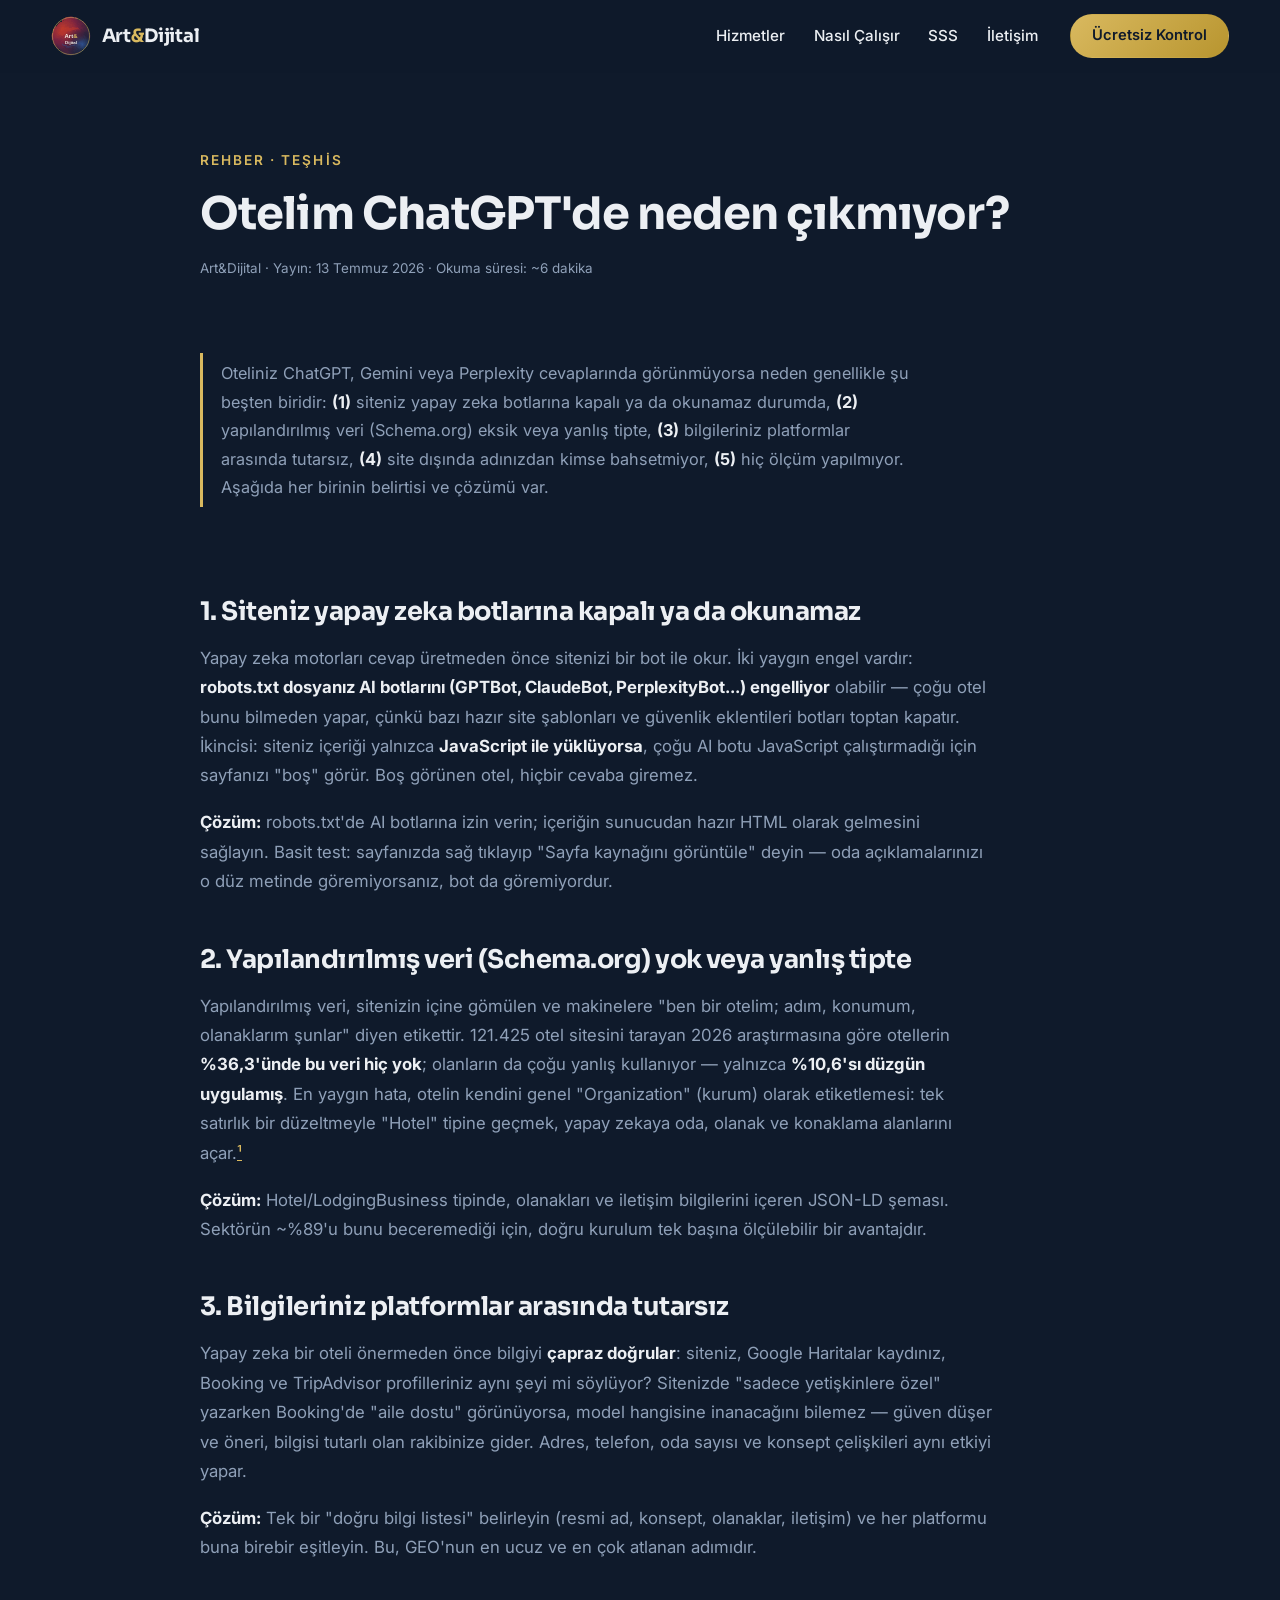
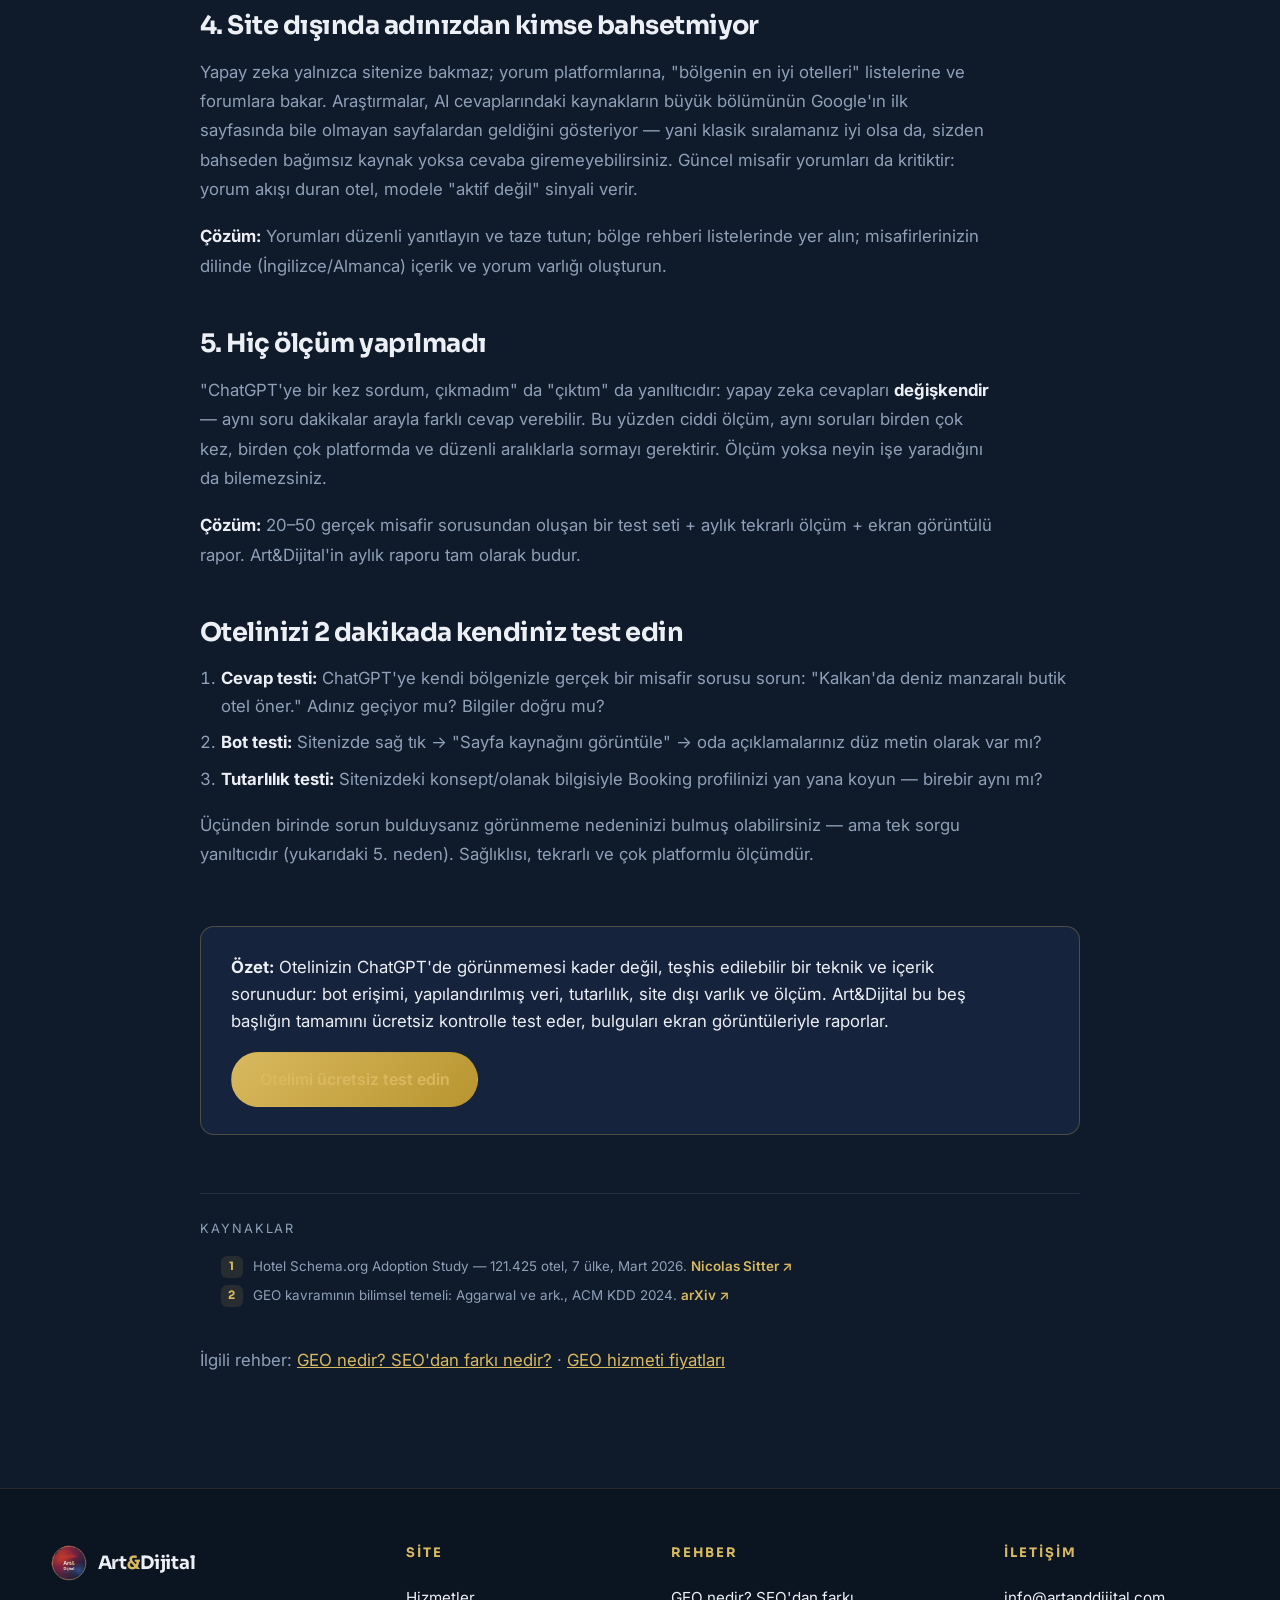
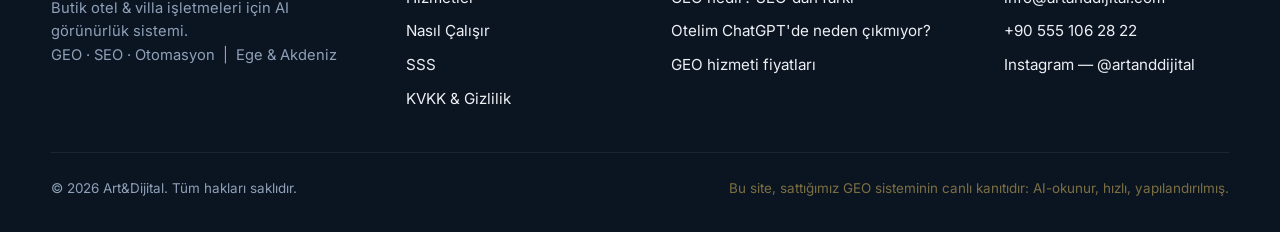
==== chatgpt-otelim-neden-cikmiyor.html @ 38a0b1db "Add files via upload" ====
<!DOCTYPE html>
<html lang="tr">
<head>
  <meta charset="UTF-8">
  <meta name="viewport" content="width=device-width, initial-scale=1.0">
  <title>Otelim ChatGPT'de Neden Çıkmıyor? 5 Neden ve Çözümü</title>
  <meta name="description" content="Oteliniz ChatGPT, Gemini ve Perplexity cevaplarında görünmüyorsa nedeni genellikle şu 5'ten biridir: botlara kapalı site, eksik yapılandırılmış veri, tutarsız bilgi, site dışı sessizlik, ölçümsüzlük. Her birinin çözümüyle.">
  <meta name="robots" content="index, follow, max-snippet:-1">
  <link rel="canonical" href="https://www.artanddijital.com/chatgpt-otelim-neden-cikmiyor.html">
  <meta property="og:type" content="article">
  <meta property="og:site_name" content="Art&Dijital">
  <meta property="og:locale" content="tr_TR">
  <meta property="og:title" content="Otelim ChatGPT'de Neden Çıkmıyor? 5 Neden ve Çözümü">
  <meta property="og:description" content="Otelinizin yapay zeka cevaplarında görünmemesinin 5 yaygın nedeni ve her birinin çözümü — kendi kendinize yapabileceğiniz 2 dakikalık testle.">
  <meta property="og:url" content="https://www.artanddijital.com/chatgpt-otelim-neden-cikmiyor.html">
  <link rel="icon" type="image/svg+xml" href="assets/favicon.svg">
  <link rel="preconnect" href="https://fonts.googleapis.com">
  <link rel="preconnect" href="https://fonts.gstatic.com" crossorigin>
  <link href="https://fonts.googleapis.com/css2?family=Sora:wght@400..800&family=Inter:wght@400..700&display=swap" rel="stylesheet">
  <link rel="stylesheet" href="css/style.css?v=10">

  <script type="application/ld+json">
  {
    "@context": "https://schema.org",
    "@type": "Article",
    "@id": "https://www.artanddijital.com/chatgpt-otelim-neden-cikmiyor.html#article",
    "headline": "Otelim ChatGPT'de Neden Çıkmıyor? 5 Neden ve Çözümü",
    "description": "Otellerin yapay zeka cevaplarında görünmemesinin 5 yaygın nedeni: botlara kapalı/okunamaz site, eksik veya yanlış yapılandırılmış veri, platformlar arası tutarsız bilgi, site dışı kaynaklarda sessizlik ve ölçümsüzlük. Her nedenin pratik çözümü.",
    "inLanguage": "tr",
    "datePublished": "2026-07-13",
    "dateModified": "2026-07-13",
    "author": { "@id": "https://www.artanddijital.com/#organization" },
    "publisher": { "@id": "https://www.artanddijital.com/#organization" },
    "mainEntityOfPage": "https://www.artanddijital.com/chatgpt-otelim-neden-cikmiyor.html"
  }
  </script>
  <script type="application/ld+json">
  {
    "@context": "https://schema.org",
    "@type": "BreadcrumbList",
    "itemListElement": [
      { "@type": "ListItem", "position": 1, "name": "Ana sayfa", "item": "https://www.artanddijital.com/" },
      { "@type": "ListItem", "position": 2, "name": "Otelim ChatGPT'de Neden Çıkmıyor?", "item": "https://www.artanddijital.com/chatgpt-otelim-neden-cikmiyor.html" }
    ]
  }
  </script>
  <script type="application/ld+json">
  {
    "@context": "https://schema.org",
    "@type": "FAQPage",
    "mainEntity": [
      {
        "@type": "Question",
        "name": "Otelim ChatGPT'de neden çıkmıyor?",
        "acceptedAnswer": { "@type": "Answer", "text": "Beş yaygın neden vardır: (1) siteniz yapay zeka botlarına kapalı veya botun okuyamadığı yapıda, (2) yapılandırılmış veri (Schema.org) eksik ya da yanlış tipte, (3) bilgileriniz siteniz, Google ve rezervasyon platformları arasında tutarsız, (4) site dışı kaynaklarda (yorumlar, listeler, forumlar) adınız geçmiyor, (5) hiç ölçüm yapılmadığı için hangi soruda görünüp görünmediğiniz bilinmiyor." }
      },
      {
        "@type": "Question",
        "name": "Otelimin ChatGPT'de görünüp görünmediğini nasıl test ederim?",
        "acceptedAnswer": { "@type": "Answer", "text": "ChatGPT'ye bölgeniz ve konseptinizle gerçek bir misafir sorusu sorun (örn. 'Kaş'ta yetişkinlere özel deniz manzaralı butik otel öner'). Yapay zeka cevapları değişkendir; tek sorgu yanıltabilir — aynı soruyu birkaç kez ve farklı platformlarda sormak gerekir. Art&Dijital bu testi ücretsiz, tekrarlı ve ekran görüntülü raporla yapar." }
      },
      {
        "@type": "Question",
        "name": "Görünmeyen otel ne kadar sürede görünür hale gelir?",
        "acceptedAnswer": { "@type": "Answer", "text": "Engellerin türüne bağlıdır: teknik erişim ve yapılandırılmış veri 2–4 haftada düzelir; yapay zeka platformlarının yeni yapıyı işlemesi genellikle 4–12 hafta sürer. Tam etki tipik olarak 60–90 günde ölçülür hale gelir." }
      }
    ]
  }
  </script>
</head>
<body>
  <header class="nav">
    <div class="container nav-inner">
      <a href="index.html" class="nav-logo" aria-label="Art&Dijital ana sayfa">
        <img src="assets/logo.svg" alt="Art&Dijital logosu" width="40" height="40">
        <span class="nav-wordmark">Art<em>&amp;</em>Dijital</span>
      </a>
      <nav class="nav-links" aria-label="Ana menü">
        <a href="index.html#hizmetler">Hizmetler</a>
        <a href="index.html#nasil-calisir">Nasıl Çalışır</a>
        <a href="index.html#sss">SSS</a>
        <a href="index.html#iletisim">İletişim</a>
      </nav>
      <a href="index.html#iletisim" class="btn btn-gold btn-nav">Ücretsiz Kontrol</a>
    </div>
  </header>

  <main>
    <section class="article-hero">
      <div class="container narrow">
        <p class="eyebrow">Rehber · Teşhis</p>
        <h1>Otelim ChatGPT'de neden çıkmıyor?</h1>
        <p class="article-meta">Art&amp;Dijital · Yayın: 13 Temmuz 2026 · Okuma süresi: ~6 dakika</p>
      </div>
    </section>

    <section class="section" style="padding-top: 1rem;">
      <div class="container narrow article-body">

        <p class="capsule">Oteliniz ChatGPT, Gemini veya Perplexity cevaplarında görünmüyorsa neden genellikle şu beşten
          biridir: <strong>(1)</strong> siteniz yapay zeka botlarına kapalı ya da okunamaz durumda, <strong>(2)</strong>
          yapılandırılmış veri (Schema.org) eksik veya yanlış tipte, <strong>(3)</strong> bilgileriniz platformlar arasında
          tutarsız, <strong>(4)</strong> site dışında adınızdan kimse bahsetmiyor, <strong>(5)</strong> hiç ölçüm yapılmıyor.
          Aşağıda her birinin belirtisi ve çözümü var.</p>

        <h2>1. Siteniz yapay zeka botlarına kapalı ya da okunamaz</h2>
        <p>Yapay zeka motorları cevap üretmeden önce sitenizi bir bot ile okur. İki yaygın engel vardır:
          <strong>robots.txt dosyanız AI botlarını (GPTBot, ClaudeBot, PerplexityBot...) engelliyor</strong> olabilir —
          çoğu otel bunu bilmeden yapar, çünkü bazı hazır site şablonları ve güvenlik eklentileri botları toptan kapatır.
          İkincisi: siteniz içeriği yalnızca <strong>JavaScript ile yüklüyorsa</strong>, çoğu AI botu JavaScript
          çalıştırmadığı için sayfanızı "boş" görür. Boş görünen otel, hiçbir cevaba giremez.</p>
        <p><strong>Çözüm:</strong> robots.txt'de AI botlarına izin verin; içeriğin sunucudan hazır HTML olarak gelmesini
          sağlayın. Basit test: sayfanızda sağ tıklayıp "Sayfa kaynağını görüntüle" deyin — oda açıklamalarınızı o düz
          metinde göremiyorsanız, bot da göremiyordur.</p>

        <h2>2. Yapılandırılmış veri (Schema.org) yok veya yanlış tipte</h2>
        <p>Yapılandırılmış veri, sitenizin içine gömülen ve makinelere "ben bir otelim; adım, konumum, olanaklarım şunlar"
          diyen etikettir. 121.425 otel sitesini tarayan 2026 araştırmasına göre otellerin <strong>%36,3'ünde bu veri hiç
          yok</strong>; olanların da çoğu yanlış kullanıyor — yalnızca <strong>%10,6'sı düzgün uygulamış</strong>.
          En yaygın hata, otelin kendini genel "Organization" (kurum) olarak etiketlemesi: tek satırlık bir düzeltmeyle
          "Hotel" tipine geçmek, yapay zekaya oda, olanak ve konaklama alanlarını açar.<a href="https://www.nicolassitter.com/research/hotel-schema-adoption-study-2026" target="_blank" rel="noopener nofollow">¹</a></p>
        <p><strong>Çözüm:</strong> Hotel/LodgingBusiness tipinde, olanakları ve iletişim bilgilerini içeren JSON-LD şeması.
          Sektörün ~%89'u bunu beceremediği için, doğru kurulum tek başına ölçülebilir bir avantajdır.</p>

        <h2>3. Bilgileriniz platformlar arasında tutarsız</h2>
        <p>Yapay zeka bir oteli önermeden önce bilgiyi <strong>çapraz doğrular</strong>: siteniz, Google Haritalar kaydınız,
          Booking ve TripAdvisor profilleriniz aynı şeyi mi söylüyor? Sitenizde "sadece yetişkinlere özel" yazarken
          Booking'de "aile dostu" görünüyorsa, model hangisine inanacağını bilemez — güven düşer ve öneri, bilgisi
          tutarlı olan rakibinize gider. Adres, telefon, oda sayısı ve konsept çelişkileri aynı etkiyi yapar.</p>
        <p><strong>Çözüm:</strong> Tek bir "doğru bilgi listesi" belirleyin (resmi ad, konsept, olanaklar, iletişim) ve
          her platformu buna birebir eşitleyin. Bu, GEO'nun en ucuz ve en çok atlanan adımıdır.</p>

        <h2>4. Site dışında adınızdan kimse bahsetmiyor</h2>
        <p>Yapay zeka yalnızca sitenize bakmaz; yorum platformlarına, "bölgenin en iyi otelleri" listelerine ve
          forumlara bakar. Araştırmalar, AI cevaplarındaki kaynakların büyük bölümünün Google'ın ilk sayfasında bile
          olmayan sayfalardan geldiğini gösteriyor — yani klasik sıralamanız iyi olsa da, sizden bahseden bağımsız
          kaynak yoksa cevaba giremeyebilirsiniz. Güncel misafir yorumları da kritiktir: yorum akışı duran otel,
          modele "aktif değil" sinyali verir.</p>
        <p><strong>Çözüm:</strong> Yorumları düzenli yanıtlayın ve taze tutun; bölge rehberi listelerinde yer alın;
          misafirlerinizin dilinde (İngilizce/Almanca) içerik ve yorum varlığı oluşturun.</p>

        <h2>5. Hiç ölçüm yapılmadı</h2>
        <p>"ChatGPT'ye bir kez sordum, çıkmadım" da "çıktım" da yanıltıcıdır: yapay zeka cevapları <strong>değişkendir</strong> —
          aynı soru dakikalar arayla farklı cevap verebilir. Bu yüzden ciddi ölçüm, aynı soruları birden çok kez,
          birden çok platformda ve düzenli aralıklarla sormayı gerektirir. Ölçüm yoksa neyin işe yaradığını da
          bilemezsiniz.</p>
        <p><strong>Çözüm:</strong> 20–50 gerçek misafir sorusundan oluşan bir test seti + aylık tekrarlı ölçüm +
          ekran görüntülü rapor. Art&amp;Dijital'in aylık raporu tam olarak budur.</p>

        <h2>Otelinizi 2 dakikada kendiniz test edin</h2>
        <ol>
          <li><strong>Cevap testi:</strong> ChatGPT'ye kendi bölgenizle gerçek bir misafir sorusu sorun: "Kalkan'da deniz manzaralı butik otel öner." Adınız geçiyor mu? Bilgiler doğru mu?</li>
          <li><strong>Bot testi:</strong> Sitenizde sağ tık → "Sayfa kaynağını görüntüle" → oda açıklamalarınız düz metin olarak var mı?</li>
          <li><strong>Tutarlılık testi:</strong> Sitenizdeki konsept/olanak bilgisiyle Booking profilinizi yan yana koyun — birebir aynı mı?</li>
        </ol>
        <p>Üçünden birinde sorun bulduysanız görünmeme nedeninizi bulmuş olabilirsiniz — ama tek sorgu yanıltıcıdır (yukarıdaki 5. neden).
          Sağlıklısı, tekrarlı ve çok platformlu ölçümdür.</p>

        <div class="article-cta">
          <p><strong>Özet:</strong> Otelinizin ChatGPT'de görünmemesi kader değil, teşhis edilebilir bir teknik ve içerik
            sorunudur: bot erişimi, yapılandırılmış veri, tutarlılık, site dışı varlık ve ölçüm. Art&amp;Dijital bu beş
            başlığın tamamını ücretsiz kontrolle test eder, bulguları ekran görüntüleriyle raporlar.</p>
          <a href="index.html#iletisim" class="btn btn-gold">Otelimi ücretsiz test edin</a>
        </div>

        <div class="references" style="margin-top: 2.5rem;">
          <p class="ref-title">Kaynaklar</p>
          <ol class="ref-list">
            <li>Hotel Schema.org Adoption Study — 121.425 otel, 7 ülke, Mart 2026. <a href="https://www.nicolassitter.com/research/hotel-schema-adoption-study-2026" target="_blank" rel="noopener nofollow">Nicolas Sitter ↗</a></li>
            <li>GEO kavramının bilimsel temeli: Aggarwal ve ark., ACM KDD 2024. <a href="https://arxiv.org/abs/2311.09735" target="_blank" rel="noopener nofollow">arXiv ↗</a></li>
          </ol>
        </div>

        <p style="margin-top: 1.5rem;">İlgili rehber: <a href="geo-nedir.html">GEO nedir? SEO'dan farkı nedir?</a> ·
          <a href="geo-fiyat.html">GEO hizmeti fiyatları</a></p>

      </div>
    </section>
  </main>

  <footer class="footer">
    <div class="container footer-grid">
      <div class="footer-brand">
        <a href="index.html" class="nav-logo" aria-label="Art&Dijital ana sayfa">
          <img src="assets/logo.svg" alt="Art&Dijital logosu" width="36" height="36">
          <span class="nav-wordmark">Art<em>&amp;</em>Dijital</span>
        </a>
        <p>Butik otel &amp; villa işletmeleri için AI görünürlük sistemi.<br>GEO · SEO · Otomasyon &nbsp;|&nbsp; Ege &amp; Akdeniz</p>
      </div>
      <nav class="footer-links" aria-label="Alt menü">
        <h3>Site</h3>
        <a href="index.html#hizmetler">Hizmetler</a>
        <a href="index.html#nasil-calisir">Nasıl Çalışır</a>
        <a href="index.html#sss">SSS</a>
        <a href="gizlilik.html">KVKK &amp; Gizlilik</a>
      </nav>
      <nav class="footer-links" aria-label="Rehber">
        <h3>Rehber</h3>
        <a href="geo-nedir.html">GEO nedir? SEO'dan farkı</a>
        <a href="chatgpt-otelim-neden-cikmiyor.html" aria-current="page">Otelim ChatGPT'de neden çıkmıyor?</a>
        <a href="geo-fiyat.html">GEO hizmeti fiyatları</a>
      </nav>
      <div class="footer-contact">
        <h3>İletişim</h3>
        <a href="mailto:info@artanddijital.com">info@artanddijital.com</a>
        <a href="tel:+905551062822">+90 555 106 28 22</a>
        <a href="https://www.instagram.com/artanddijital" rel="noopener" target="_blank">Instagram — @artanddijital</a>
      </div>
    </div>
    <div class="container footer-bottom">
      <p>© 2026 Art&amp;Dijital. Tüm hakları saklıdır.</p>
      <p class="footer-tag">Bu site, sattığımız GEO sisteminin canlı kanıtıdır: AI-okunur, hızlı, yapılandırılmış.</p>
    </div>
  </footer>
</body>
</html>
---- css/style.css ----
/* ═══════════════════════════════════════════════════════════
   Art&Dijital — Tasarım Sistemi
   Rapor: %60 lacivert zemin · %30 kırık beyaz · %10 altın vurgu
   Fontlar: Sora (başlık) + Inter (gövde)
   ═══════════════════════════════════════════════════════════ */

:root {
  /* Renk paleti (rapor Bölüm 2) */
  --navy-deep:   #0F1A2B;  /* ana zemin */
  --navy-layer:  #16233C;  /* kart/bölüm zemini */
  --gold:        #D9B95F;  /* şampanya altın — vurgu, ikon, çizgi */
  --gold-dark:   #B8952F;  /* koyu altın — CTA, hover */
  --cream:       #F6F3EA;  /* kırık beyaz — açık bölüm zemini */
  --gray-blue:   #8FA0B8;  /* ikincil metin */
  --body-text:   #ECEFF3;  /* koyu zeminde gövde metni */
  --ink:         #1C2536;  /* açık zeminde metin */

  /* Tipografi (rapor Bölüm 3) */
  --font-head: "Sora", sans-serif;
  --font-body: "Inter", sans-serif;

  --container: 1180px;
  --radius: 14px;
  --shadow: 0 18px 50px rgba(4, 10, 22, .45);

  /* Hareket eğrileri (Emil Kowalski — güçlü custom easing) */
  --ease-out:    cubic-bezier(0.23, 1, 0.32, 1);      /* giriş/çıkış — anında tepki */
  --ease-in-out: cubic-bezier(0.77, 0, 0.175, 1);     /* ekran içi hareket */
  --ease-spring: cubic-bezier(0.34, 1.56, 0.64, 1);   /* hafif yaylı — butonlar */
}

/* ── Reset & taban ── */
*, *::before, *::after { box-sizing: border-box; margin: 0; padding: 0; }

html { scroll-behavior: smooth; overflow-x: hidden; }

body {
  font-family: var(--font-body);
  font-size: 1.05rem;          /* mobil min 16px üstü */
  line-height: 1.6;
  color: var(--body-text);
  background: var(--navy-deep);
  -webkit-font-smoothing: antialiased;
  overflow-x: hidden;
}

img { max-width: 100%; display: block; }

h1, h2, h3 {
  font-family: var(--font-head);
  letter-spacing: -0.02em;      /* rapor kuralı: başlıkta hafif sıkı */
  line-height: 1.15;
  font-weight: 700;
  text-wrap: balance;
}

/* Sabit nav için kaydırma çapası (bölümler başlığın altına konumlansın) */
section[id], [id] { scroll-margin-top: 90px; }

h1 { font-size: clamp(2.4rem, 6vw, 4.2rem); }
h2 { font-size: clamp(1.7rem, 4vw, 2.2rem); }
h3 { font-size: 1.4rem; }

p { max-width: 68ch; }

a { color: var(--gold); }

::selection { background: var(--gold); color: var(--navy-deep); }

.skip-link {
  position: absolute; left: -9999px; top: 0;
  background: var(--gold); color: var(--navy-deep);
  padding: .6rem 1rem; z-index: 200; border-radius: 0 0 8px 0;
}
.skip-link:focus { left: 0; }

.container { width: min(var(--container), 92vw); margin-inline: auto; }
.container.narrow { width: min(880px, 92vw); }

.section { padding: clamp(4rem, 9vw, 7rem) 0; position: relative; }

/* Açık (kırık beyaz) bölümler — %30 kuralı */
.section.light {
  background: var(--cream);
  color: var(--ink);
}
.section.light h2, .section.light h3 { color: var(--ink); }

/* ── Etiket / eyebrow: BÜYÜK HARF + geniş aralık (rapor kuralı) ── */
.eyebrow {
  font-size: 0.85rem;
  letter-spacing: 0.15em;
  text-transform: uppercase;
  color: var(--gold);
  font-weight: 600;
  margin-bottom: 1rem;
}

/* ── Cevap kapsülü (GEO): 40-60 kelimelik alıntılanabilir özet ── */
.capsule {
  border-left: 3px solid var(--gold);
  padding: .35rem 0 .35rem 1.1rem;
  color: var(--gray-blue);
  margin: 1.4rem 0 2.6rem;
  font-size: 1.02rem;
}
.capsule.on-light { color: #5A6880; }
.capsule.center { margin-inline: auto; text-align: left; }

/* ── Butonlar ── */
.btn {
  position: relative;
  display: inline-flex; align-items: center; justify-content: center;
  font-family: var(--font-body); font-weight: 600;
  padding: .85rem 1.7rem; border-radius: 999px;
  text-decoration: none; border: 1px solid transparent;
  cursor: pointer; font-size: 1rem;
  min-height: 48px;                 /* parmak-dostu (rapor Bölüm 9) */
  transition: transform .22s var(--ease-spring), box-shadow .22s var(--ease-out),
              background .22s var(--ease-out), border-color .22s var(--ease-out), color .22s var(--ease-out);
  overflow: hidden;
  isolation: isolate;
}
.btn-lg { padding: 1rem 2.2rem; font-size: 1.06rem; }
.btn-block { width: 100%; }

/* Press feedback — arayüz kullanıcıyı "duyuyor" (Emil) */
.btn:active { transform: scale(0.97); transition-duration: .12s; }

.btn-gold {
  background: linear-gradient(135deg, var(--gold) 0%, var(--gold-dark) 100%);
  color: var(--navy-deep);
}
/* Altın butonda kayan parıltı — hover'da soldan sağa geçer */
.btn-gold::after {
  content: ""; position: absolute; inset: 0; z-index: -1;
  background: linear-gradient(110deg, transparent 30%, rgba(255,255,255,.45) 50%, transparent 70%);
  transform: translateX(-120%);
  transition: transform .7s var(--ease-out);
}
@media (hover: hover) and (pointer: fine) {
  .btn-gold:hover, .btn-gold:focus-visible {
    transform: translateY(-2px);
    box-shadow: 0 10px 30px rgba(217, 185, 95, .38);
  }
  .btn-gold:hover::after, .btn-gold:focus-visible::after { transform: translateX(120%); }
}

.btn-ghost {
  background: transparent; color: var(--body-text);
  border-color: rgba(217, 185, 95, .45);
}
@media (hover: hover) and (pointer: fine) {
  .btn-ghost:hover, .btn-ghost:focus-visible {
    border-color: var(--gold); color: var(--gold);
    transform: translateY(-2px);
    box-shadow: 0 8px 22px rgba(217, 185, 95, .14);
  }
}
.section.light .btn-ghost { color: var(--ink); }

/* Klavye erişilebilirliği — görünür odak */
a:focus-visible, button:focus-visible, summary:focus-visible,
input:focus-visible, .btn:focus-visible {
  outline: 2px solid var(--gold);
  outline-offset: 3px;
}

/* ═══════════ NAVİGASYON ═══════════ */
.nav {
  position: fixed; inset: 0 0 auto 0; z-index: 100;
  background: rgba(15, 26, 43, .55);
  backdrop-filter: blur(14px);
  -webkit-backdrop-filter: blur(14px);
  border-bottom: 1px solid rgba(217, 185, 95, 0);
  transition: background .35s var(--ease-out), border-color .35s var(--ease-out), box-shadow .35s var(--ease-out);
}
/* Kaydırınca nav koyulaşır ve zeminden ayrışır */
.nav.scrolled {
  background: rgba(13, 22, 37, .88);
  border-bottom-color: rgba(217, 185, 95, .14);
  box-shadow: 0 8px 30px rgba(4, 10, 22, .35);
}
.nav-inner {
  display: flex; align-items: center; gap: 2rem;
  height: 72px;
  transition: height .35s var(--ease-out);
}
.nav.scrolled .nav-inner { height: 62px; }
.nav-logo {
  display: flex; align-items: center; gap: .65rem;
  text-decoration: none; color: var(--body-text);
}
.nav-logo img { border-radius: 50%; }
.nav-wordmark {
  font-family: var(--font-head); font-weight: 700; font-size: 1.15rem;
  letter-spacing: -0.01em;
}
.nav-wordmark em { color: var(--gold); font-style: normal; }

.nav-links { display: flex; gap: 1.8rem; margin-left: auto; }
.nav-links a {
  color: var(--body-text); text-decoration: none; font-size: .95rem; font-weight: 500;
  padding: .4rem 0; position: relative;
}
.nav-links a::after {
  content: ""; position: absolute; left: 0; bottom: 0;
  width: 100%; height: 2px; background: var(--gold);
  transform: scaleX(0); transform-origin: left;
  transition: transform .3s var(--ease-out);
}
@media (hover: hover) and (pointer: fine) {
  .nav-links a:hover { color: var(--gold); }
  .nav-links a:hover::after { transform: scaleX(1); }
}
.nav-links a { transition: color .2s var(--ease-out); }

.btn-nav { padding: .6rem 1.3rem; font-size: .92rem; min-height: 42px; }

.nav-toggle {
  display: none; background: none; border: 0; cursor: pointer;
  flex-direction: column; gap: 5px; padding: 10px;
}
.nav-toggle span {
  display: block; width: 24px; height: 2px;
  background: var(--body-text); transition: transform .2s, opacity .2s;
}
.nav-toggle[aria-expanded="true"] span:nth-child(1) { transform: translateY(7px) rotate(45deg); }
.nav-toggle[aria-expanded="true"] span:nth-child(2) { opacity: 0; }
.nav-toggle[aria-expanded="true"] span:nth-child(3) { transform: translateY(-7px) rotate(-45deg); }

/* ═══════════ 01 · HERO ═══════════ */
.hero {
  min-height: 100svh;
  display: flex; align-items: center;
  position: relative;
  padding: 120px 0 80px;
  background:
    radial-gradient(ellipse 80% 60% at 70% 20%, rgba(22, 35, 60, .9) 0%, transparent 60%),
    radial-gradient(ellipse 60% 50% at 20% 80%, rgba(184, 149, 47, .07) 0%, transparent 60%),
    var(--navy-deep);
}
#particles {
  position: absolute; inset: 0;
  width: 100%; height: 100%;
  pointer-events: none;
}
.hero-inner { position: relative; z-index: 2; }
.hero h1 { max-width: 17ch; margin-bottom: 1.4rem; }

.rotate-wrap {
  display: inline-block; position: relative; color: var(--gold);
  white-space: nowrap;
}
/* Altın alt çizgi — dönen kelimenin altında sabit bir vurgu */
.rotate-wrap::after {
  content: ""; position: absolute; left: 0; right: 0; bottom: -.06em;
  height: 3px; border-radius: 3px;
  background: linear-gradient(90deg, var(--gold), transparent);
  opacity: .5;
}
.rotate-word { display: inline-block; will-change: transform, filter; }
.rotate-word.out {
  opacity: 0; transform: translateY(-.35em); filter: blur(4px);
  transition: opacity .28s var(--ease-out), transform .28s var(--ease-out), filter .28s var(--ease-out);
}
.rotate-word.in { animation: wordIn .42s var(--ease-out); }
@keyframes wordIn {
  0%   { opacity: 0; transform: translateY(.45em); filter: blur(4px); }
  100% { opacity: 1; transform: translateY(0);     filter: blur(0); }
}

.hero-sub {
  font-size: clamp(1.05rem, 2vw, 1.2rem);
  color: var(--gray-blue);
  max-width: 56ch;
  margin-bottom: 2.2rem;
}
.hero-sub strong { color: var(--body-text); }

.hero-cta { display: flex; gap: 1rem; flex-wrap: wrap; margin-bottom: 1.6rem; }

.hero-trust { font-size: .88rem; color: var(--gray-blue); letter-spacing: .02em; }

.hero-fade {
  position: absolute; left: 0; right: 0; bottom: 0; height: 120px;
  background: linear-gradient(to bottom, transparent, var(--navy-deep));
  pointer-events: none;
}

/* ═══════════ 02 · KANIT ŞERİDİ ═══════════ */
.proof {
  padding: 3.5rem 0 4.5rem;
  border-top: 1px solid rgba(217, 185, 95, .12);
  background: var(--navy-deep);
}
.proof-label {
  text-align: center; font-size: .82rem; letter-spacing: .15em;
  text-transform: uppercase; color: var(--gray-blue); margin-bottom: 1.2rem;
}
.proof-strip {
  display: flex; justify-content: center; align-items: center;
  gap: 1.4rem; flex-wrap: wrap; list-style: none;
  font-family: var(--font-head); font-size: clamp(1.05rem, 2.4vw, 1.45rem);
  font-weight: 600; color: var(--body-text);
  margin-bottom: 3rem;
}
.proof-strip li[aria-hidden] { color: var(--gold); font-weight: 400; }

.stats-row {
  display: grid; grid-template-columns: repeat(3, 1fr); gap: 2rem;
  max-width: 900px; margin-inline: auto;
}
.stat { text-align: center; }
.stat-num {
  font-family: var(--font-head); font-weight: 800;
  font-size: clamp(2.2rem, 5vw, 3.2rem);
  color: var(--gold); display: block; line-height: 1.1;
}
.stat-unit { font-size: .5em; font-weight: 600; margin-left: .1em; }
.stat-desc { font-size: .92rem; color: var(--gray-blue); display: block; margin-top: .5rem; max-width: 26ch; margin-inline: auto; }

/* ═══════════ 03 · PROBLEM ═══════════ */
.pain-grid {
  display: grid; grid-template-columns: repeat(3, 1fr); gap: 1.4rem;
}
.pain-card {
  background: var(--navy-layer);
  border: 1px solid rgba(217, 185, 95, .14);
  border-radius: var(--radius);
  padding: 1.8rem 1.6rem;
  transition: transform .35s var(--ease-out), border-color .35s var(--ease-out), box-shadow .35s var(--ease-out);
}
@media (hover: hover) and (pointer: fine) {
  .pain-card:hover {
    transform: translateY(-6px);
    border-color: rgba(217, 185, 95, .4);
    box-shadow: 0 18px 40px rgba(4, 10, 22, .4);
  }
}
.pain-card h3 { font-size: 1.12rem; margin-bottom: .7rem; color: var(--gold); }
.pain-card p { font-size: .96rem; color: var(--gray-blue); }

/* ═══════════ 04 · CANLI DEMO ═══════════ */
.demo { background: linear-gradient(180deg, var(--navy-deep) 0%, var(--navy-layer) 100%); }
.demo-grid {
  display: grid; grid-template-columns: 1.1fr .9fr; gap: 4rem; align-items: center;
}
.demo-points { list-style: none; margin: 0 0 2rem; }
.demo-points li {
  padding-left: 1.6rem; position: relative; margin-bottom: .8rem; color: var(--body-text);
}
.demo-points li::before {
  content: "→"; position: absolute; left: 0; color: var(--gold);
}

/* Telefon mockup */
.phone-wrap { display: flex; flex-direction: column; align-items: center; gap: 1rem; }
.phone {
  width: min(340px, 86vw);
  background: #0B1420;
  border: 1px solid rgba(217, 185, 95, .25);
  border-radius: 38px;
  padding: 14px;
  box-shadow: var(--shadow), 0 0 80px rgba(217, 185, 95, .07);
  position: relative;
  animation: phoneFloat 6s var(--ease-in-out) infinite;
}
@keyframes phoneFloat {
  0%, 100% { transform: translateY(0) rotate(0deg); }
  50%      { transform: translateY(-12px) rotate(-.4deg); }
}
/* Telefonun arkasında yumuşak altın hale */
.phone::before {
  content: ""; position: absolute; inset: -40px; z-index: -1;
  background: radial-gradient(ellipse at center, rgba(217, 185, 95, .12), transparent 70%);
  animation: haloPulse 6s var(--ease-in-out) infinite;
}
@keyframes haloPulse {
  0%, 100% { opacity: .6; }
  50%      { opacity: 1; }
}
.phone-notch {
  width: 110px; height: 22px; background: #0B1420;
  border-radius: 0 0 14px 14px; margin: -14px auto 8px;
  border: 1px solid rgba(217, 185, 95, .15); border-top: 0;
}
.chat {
  background: #101B2C; border-radius: 26px; padding: 1rem;
  display: flex; flex-direction: column; gap: .8rem;
  min-height: 420px;
}
.chat-header {
  font-size: .8rem; color: var(--gray-blue); display: flex; align-items: center; gap: .45rem;
  padding-bottom: .6rem; border-bottom: 1px solid rgba(143, 160, 184, .15);
}
.chat-dot {
  width: 8px; height: 8px; border-radius: 50%; background: #4ADE80; display: inline-block;
  box-shadow: 0 0 0 0 rgba(74, 222, 128, .5);
  animation: chatPulse 2.4s var(--ease-out) infinite;
}
@keyframes chatPulse {
  0%   { box-shadow: 0 0 0 0 rgba(74, 222, 128, .5); }
  70%  { box-shadow: 0 0 0 7px rgba(74, 222, 128, 0); }
  100% { box-shadow: 0 0 0 0 rgba(74, 222, 128, 0); }
}
/* Balonlar telefon görününce sırayla belirir (JS .play ekler) */
.chat.play .chat-msg { animation: msgIn .55s var(--ease-out) both; }
.chat.play .chat-msg.user { animation-delay: .1s; }
.chat.play .chat-msg.ai   { animation-delay: .55s; }
@keyframes msgIn {
  from { opacity: 0; transform: translateY(12px) scale(.97); filter: blur(3px); }
  to   { opacity: 1; transform: translateY(0) scale(1);      filter: blur(0); }
}
.chat-msg { border-radius: 14px; padding: .8rem 1rem; font-size: .86rem; line-height: 1.5; }
.chat-msg p { margin-bottom: .5rem; }
.chat-msg p:last-child { margin-bottom: 0; }
.chat-msg.user {
  background: var(--navy-layer); color: var(--body-text);
  align-self: flex-end; max-width: 85%;
  border: 1px solid rgba(143, 160, 184, .2);
}
.chat-msg.ai {
  background: rgba(217, 185, 95, .06); color: var(--body-text);
  border: 1px solid rgba(217, 185, 95, .18);
  max-width: 95%;
}
.chat-msg .gold { color: var(--gold); }
.chat-msg .dim { color: var(--gray-blue); font-size: .8rem; }
.phone-caption { font-size: .82rem; color: var(--gray-blue); text-align: center; max-width: 34ch; }
.phone-caption strong { color: var(--gold); }

/* ═══════════ 05 · SİSTEM — MİSAFİR YOLCULUĞU ═══════════ */
.card-icon {
  width: 54px; height: 54px; color: var(--gold-dark);
  margin-bottom: 1.2rem;
  transition: transform .4s var(--ease-spring), color .3s var(--ease-out);
}
.card-icon svg { width: 100%; height: 100%; }

/* 3 aşamalı boru hattı: Görünürlük → Güven → Satış */
.pipeline {
  display: grid;
  grid-template-columns: 1fr auto 1fr auto 1fr;
  align-items: stretch; gap: .4rem;
  margin-bottom: 2.4rem;
}
.stage {
  background: #FFFFFF;
  border: 1px solid rgba(28, 37, 54, .08);
  border-radius: var(--radius);
  padding: 2rem 1.7rem;
  position: relative; overflow: hidden;
  display: flex; flex-direction: column;
  transition: transform .4s var(--ease-out), box-shadow .4s var(--ease-out), border-color .4s var(--ease-out);
}
.stage::before {
  content: ""; position: absolute; top: 0; left: 0; right: 0; height: 3px;
  background: linear-gradient(90deg, var(--gold), var(--gold-dark));
  transform: scaleX(0); transform-origin: left;
  transition: transform .45s var(--ease-out);
}
@media (hover: hover) and (pointer: fine) {
  .stage:hover { transform: translateY(-6px); box-shadow: 0 22px 50px rgba(28, 37, 54, .15); }
  .stage:hover::before { transform: scaleX(1); }
  .stage:hover .card-icon { transform: scale(1.08) rotate(-4deg); color: var(--gold); }
}
.stage-hot {
  background: linear-gradient(180deg, #FFFFFF 0%, #FBF6EA 100%);
  border-color: rgba(184, 149, 47, .35);
}
.stage-hot::before { transform: scaleX(1); }

.stage-tag {
  display: inline-block;
  font-size: .74rem; font-weight: 700; letter-spacing: .1em; text-transform: uppercase;
  color: var(--gold-dark); background: rgba(217, 185, 95, .14);
  padding: .3rem .7rem; border-radius: 999px; margin-bottom: 1.2rem;
  align-self: flex-start;
}
.stage h3 { font-size: 1.22rem; margin-bottom: .35rem; color: var(--ink); }
.stage-lead {
  font-family: var(--font-head); font-weight: 600; font-size: .82rem;
  letter-spacing: .04em; color: var(--gold-dark); margin-bottom: .9rem;
  text-transform: uppercase;
}
.stage > p { font-size: .95rem; color: #5A6880; margin-bottom: 1.1rem; }
.stage-list { list-style: none; margin-top: auto; display: grid; gap: .5rem; }
.stage-list li {
  position: relative; padding-left: 1.5rem; font-size: .88rem; color: var(--ink);
}
.stage-list li::before {
  content: ""; position: absolute; left: 0; top: .45em;
  width: 8px; height: 8px; border-radius: 50%;
  background: var(--gold); box-shadow: 0 0 0 3px rgba(217, 185, 95, .2);
}
.pipe-arrow {
  display: flex; align-items: center; justify-content: center;
  color: var(--gold-dark); width: 30px;
}
.pipe-arrow svg { width: 24px; height: 24px; }

/* Otonom asistan spotlight — en kritik katman (koyu, kontrast) */
.agent-spotlight {
  display: grid; grid-template-columns: 1.25fr 1fr; gap: 0;
  border-radius: var(--radius); overflow: hidden;
  box-shadow: var(--shadow);
}
.agent-copy {
  background:
    radial-gradient(ellipse 70% 90% at 0% 0%, rgba(217, 185, 95, .12), transparent 60%),
    var(--navy-deep);
  color: var(--body-text);
  padding: 2.6rem 2.4rem;
}
.agent-eyebrow {
  font-size: .78rem; letter-spacing: .14em; text-transform: uppercase;
  color: var(--gold); font-weight: 600; margin-bottom: 1rem;
}
.agent-copy h3 { font-size: clamp(1.5rem, 3vw, 2rem); color: var(--cream); margin-bottom: 1rem; }
.agent-copy > p { font-size: 1rem; color: var(--gray-blue); margin-bottom: 1.6rem; }
.agent-copy strong { color: var(--gold); }
.agent-stats {
  display: grid; grid-template-columns: repeat(3, 1fr); gap: 1rem;
  padding: 1.4rem 0; margin-bottom: 1.4rem;
  border-top: 1px solid rgba(217, 185, 95, .18);
  border-bottom: 1px solid rgba(217, 185, 95, .18);
}
.agent-num {
  display: block; font-family: var(--font-head); font-weight: 800;
  font-size: clamp(1.8rem, 4vw, 2.4rem); color: var(--gold); line-height: 1;
  font-variant-numeric: tabular-nums;
}
.agent-lbl { display: block; font-size: .76rem; color: var(--gray-blue); margin-top: .4rem; }
.agent-punch {
  font-family: var(--font-head); font-weight: 600; font-size: 1.05rem;
  color: var(--body-text); margin-bottom: 0;
}

/* Asistanın gün-boyu akış timeline'ı */
.agent-timeline {
  background: var(--navy-layer);
  padding: 2.4rem 2rem;
  display: flex; flex-direction: column;
}
.timeline-title {
  font-size: .8rem; letter-spacing: .14em; text-transform: uppercase;
  color: var(--gold); font-weight: 600; margin-bottom: 1.4rem;
}
.agent-timeline ul { list-style: none; display: grid; gap: 1.1rem; margin-bottom: 1.6rem; position: relative; }
.agent-timeline ul::before {
  content: ""; position: absolute; left: 6px; top: .4rem; bottom: .4rem; width: 2px;
  background: linear-gradient(180deg, var(--gold), rgba(217,185,95,.1));
}
.agent-timeline li { position: relative; padding-left: 1.9rem; }
.agent-timeline li::before {
  content: ""; position: absolute; left: 0; top: .3rem;
  width: 14px; height: 14px; border-radius: 50%;
  background: var(--navy-layer); border: 2px solid var(--gold);
}
.tl-time {
  display: block; font-family: var(--font-head); font-weight: 700;
  font-size: .82rem; color: var(--gold); letter-spacing: .03em; margin-bottom: .2rem;
  font-variant-numeric: tabular-nums;
}
.tl-text { font-size: .9rem; color: var(--gray-blue); }
.tl-text strong { color: var(--body-text); }
.agent-timeline .btn { margin-top: auto; }

/* ═══════════ 06 · NASIL ÇALIŞIR ═══════════ */
.steps {
  display: grid; grid-template-columns: repeat(4, 1fr); gap: 1.4rem;
  list-style: none; counter-reset: step;
}
.step {
  background: var(--navy-layer);
  border: 1px solid rgba(217, 185, 95, .14);
  border-radius: var(--radius);
  padding: 1.8rem 1.5rem;
  position: relative;
  transition: transform .35s var(--ease-out), border-color .35s var(--ease-out);
}
/* Adımları birbirine bağlayan altın çizgi (masaüstü) */
.step:not(:last-child)::after {
  content: ""; position: absolute; top: 2.6rem; right: -.85rem; width: 1.7rem; height: 2px;
  background: linear-gradient(90deg, rgba(217,185,95,.5), rgba(217,185,95,.1));
  z-index: 1;
}
@media (hover: hover) and (pointer: fine) {
  .step:hover { transform: translateY(-5px); border-color: rgba(217, 185, 95, .4); }
  .step:hover .step-num { -webkit-text-stroke-color: var(--gold); color: rgba(217,185,95,.12); }
}
.step-num {
  font-family: var(--font-head); font-weight: 800; font-size: 2rem;
  color: transparent;
  -webkit-text-stroke: 1.5px var(--gold);
  display: block; margin-bottom: .9rem;
  transition: color .35s var(--ease-out);
}
.step h3 { font-size: 1.1rem; margin-bottom: .6rem; color: var(--gold); }
.step p { font-size: .93rem; color: var(--gray-blue); }

/* ═══════════ 07 · NEDEN BİZ ═══════════ */
.why h2 { margin-bottom: .5rem; }
.why-grid { display: grid; grid-template-columns: 1fr 1fr; gap: 1.6rem; }
.why-col {
  border-radius: var(--radius); padding: 2rem 1.8rem;
  border: 1px solid rgba(217, 185, 95, .14);
  background: var(--navy-layer);
}
.why-col h3 { font-size: 1.1rem; margin-bottom: 1.1rem; display: flex; align-items: center; gap: .6rem; }
.why-col .mark {
  width: 28px; height: 28px; border-radius: 50%;
  display: inline-flex; align-items: center; justify-content: center;
  font-size: .85rem; flex-shrink: 0;
}
.why-col.do .mark { background: rgba(217, 185, 95, .15); color: var(--gold); }
.why-col.dont .mark { background: rgba(143, 160, 184, .15); color: var(--gray-blue); }
.why-col ul { list-style: none; }
.why-col li {
  padding: .55rem 0 .55rem 1.2rem; position: relative;
  font-size: .96rem; color: var(--body-text);
  border-bottom: 1px solid rgba(143, 160, 184, .1);
}
.why-col li:last-child { border-bottom: 0; }
.why-col li::before { content: "—"; position: absolute; left: 0; color: var(--gold); }
.why-col.dont li { color: var(--gray-blue); }
.why-col.dont li::before { color: var(--gray-blue); }

/* ═══════════ 08 · KOMİSYON MATEMATİĞİ ═══════════ */
.roi-grid { display: grid; grid-template-columns: 1fr 1fr; gap: 2.5rem; align-items: stretch; }

.roi-compare {
  display: grid; grid-template-columns: 1fr auto 1fr; gap: 1.2rem; align-items: center;
  background: #FFFFFF; border-radius: var(--radius); padding: 2.2rem 1.8rem;
  box-shadow: 0 8px 30px rgba(28, 37, 54, .06);
}
.roi-side h3 { font-size: 1rem; margin-bottom: 1rem; text-align: center; }
.roi-vs {
  font-family: var(--font-head); font-weight: 800; color: var(--gold-dark);
  font-size: 1.1rem;
}
.roi-bar-wrap { height: 180px; display: flex; align-items: flex-end; justify-content: center; }
.roi-bar {
  width: 84px; border-radius: 10px 10px 4px 4px;
  display: flex; align-items: flex-start; justify-content: center;
  padding-top: .7rem; font-size: .78rem; font-weight: 600;
  transition: height 1s cubic-bezier(.2,.7,.3,1);
}
.roi-bar span { writing-mode: initial; }
.ota-bar { height: 82%; background: linear-gradient(180deg, #8C2F39 0%, #5E1F27 100%); color: #F6D8DC; }
.direct-bar { height: 100%; background: linear-gradient(180deg, var(--gold) 0%, var(--gold-dark) 100%); color: var(--navy-deep); }
.roi-loss { text-align: center; font-size: .85rem; color: #8C2F39; margin-top: .8rem; font-weight: 600; }
.roi-gain { text-align: center; font-size: .85rem; color: var(--gold-dark); margin-top: .8rem; font-weight: 600; }

/* Mini hesaplayıcı */
.calc {
  background: var(--navy-deep); color: var(--body-text);
  border-radius: var(--radius); padding: 2.2rem 2rem;
  display: flex; flex-direction: column; gap: 1.3rem;
}
.calc h3 { color: var(--cream); font-size: 1.2rem; }
.calc label {
  display: flex; flex-direction: column; gap: .5rem;
  font-size: .9rem; color: var(--gray-blue);
}
.calc output { color: var(--gold); font-weight: 700; font-family: var(--font-head); }
.calc input[type="range"] {
  width: 100%; accent-color: var(--gold); height: 32px; cursor: pointer;
}
.calc-result {
  border-top: 1px solid rgba(217, 185, 95, .2);
  padding-top: 1.2rem;
  display: flex; flex-direction: column; gap: .3rem;
}
.calc-label { font-size: .85rem; color: var(--gray-blue); }
.calc-num {
  font-family: var(--font-head); font-weight: 800;
  font-size: 2.4rem; color: var(--gold); line-height: 1.1;
}
.calc-note { font-size: .85rem; color: var(--gray-blue); }

/* ═══════════ 08 · NEDEN ŞİMDİ (KANIT + ACİLİYET) ═══════════ */
.why-now {
  position: relative; overflow: hidden;
  background: linear-gradient(180deg, var(--navy-deep) 0%, #0C1524 100%);
}
/* İnce ızgara zemin — "veri / gösterge paneli" hissi */
.wn-grid-bg {
  position: absolute; inset: 0; pointer-events: none;
  background-image:
    linear-gradient(rgba(217, 185, 95, .05) 1px, transparent 1px),
    linear-gradient(90deg, rgba(217, 185, 95, .05) 1px, transparent 1px);
  background-size: 46px 46px;
  mask-image: radial-gradient(ellipse 80% 70% at 50% 30%, #000 0%, transparent 75%);
  -webkit-mask-image: radial-gradient(ellipse 80% 70% at 50% 30%, #000 0%, transparent 75%);
}
.why-now .container { position: relative; z-index: 1; }

.wn-stats {
  display: grid; grid-template-columns: repeat(3, 1fr); gap: 1.2rem;
  margin-bottom: 2.6rem;
}
.wn-card {
  background: rgba(22, 35, 60, .55);
  border: 1px solid rgba(217, 185, 95, .16);
  border-radius: var(--radius);
  padding: 1.7rem 1.6rem;
  position: relative; overflow: hidden;
  transition: transform .35s var(--ease-out), border-color .35s var(--ease-out), box-shadow .35s var(--ease-out);
}
.wn-card::before {
  content: ""; position: absolute; top: 0; left: 0; right: 0; height: 3px;
  background: linear-gradient(90deg, var(--gold), transparent);
  transform: scaleX(0); transform-origin: left;
  transition: transform .5s var(--ease-out);
}
@media (hover: hover) and (pointer: fine) {
  .wn-card:hover { transform: translateY(-5px); border-color: rgba(217, 185, 95, .4); box-shadow: 0 18px 40px rgba(4, 10, 22, .45); }
  .wn-card:hover::before { transform: scaleX(1); }
}
/* En çarpıcı kart (3 kat büyüme) — vurgulanır */
.wn-hot { border-color: rgba(217, 185, 95, .4); background: rgba(217, 185, 95, .06); }
.wn-hot::before { transform: scaleX(1); }

.wn-num {
  display: flex; align-items: baseline; gap: .1em;
  font-family: var(--font-head); font-weight: 800;
  font-size: clamp(2.6rem, 6vw, 3.6rem);
  color: var(--gold); line-height: 1; margin-bottom: .8rem;
  font-variant-numeric: tabular-nums;
}
.wn-unit { font-size: .34em; font-weight: 700; color: var(--gold); letter-spacing: .02em; }
.wn-desc { font-size: .95rem; color: var(--gray-blue); max-width: 32ch; }

/* Referans üst-simgesi */
.ref {
  display: inline-flex; align-items: center; justify-content: center;
  min-width: 16px; height: 16px; padding: 0 4px; margin-left: 4px;
  font-size: .62rem; font-weight: 700; line-height: 1;
  color: var(--gold); background: rgba(217, 185, 95, .14);
  border-radius: 5px; text-decoration: none; vertical-align: super;
  transition: background .2s var(--ease-out), color .2s var(--ease-out);
}
.ref:hover, .ref:focus-visible { background: var(--gold); color: var(--navy-deep); }

/* Aciliyet bandı — erken hareket avantajı */
.urgency {
  display: flex; gap: 1.4rem; align-items: flex-start;
  background:
    radial-gradient(ellipse 60% 100% at 0% 0%, rgba(217, 185, 95, .1), transparent 70%),
    rgba(22, 35, 60, .7);
  border: 1px solid rgba(217, 185, 95, .28);
  border-left: 3px solid var(--gold);
  border-radius: var(--radius);
  padding: 2rem 2rem;
  margin-bottom: 2.4rem;
}
.urgency-mark {
  flex-shrink: 0; width: 42px; height: 42px; color: var(--gold);
}
.urgency-mark svg { width: 100%; height: 100%; }
.urgency-body h3 { font-size: 1.24rem; margin-bottom: .8rem; color: var(--cream); }
.urgency-body p { font-size: .98rem; color: var(--gray-blue); margin-bottom: .9rem; }
.urgency-body strong { color: var(--body-text); }
.urgency-punch {
  font-family: var(--font-head); font-weight: 600; font-size: 1.05rem !important;
  color: var(--gold) !important; margin-bottom: 1.4rem !important;
}

/* Kaynaklar listesi */
.references {
  border-top: 1px solid rgba(143, 160, 184, .16);
  padding-top: 1.6rem;
}
.ref-title {
  font-size: .8rem; letter-spacing: .15em; text-transform: uppercase;
  color: var(--gray-blue); margin-bottom: 1rem;
}
.ref-list {
  list-style: none; counter-reset: ref;
  display: grid; gap: .7rem;
}
.ref-list li {
  counter-increment: ref;
  position: relative; padding-left: 2rem;
  font-size: .84rem; color: var(--gray-blue); line-height: 1.5;
  scroll-margin-top: 100px;
}
.ref-list li::before {
  content: counter(ref); position: absolute; left: 0; top: 0;
  width: 1.4rem; height: 1.4rem; display: flex; align-items: center; justify-content: center;
  font-family: var(--font-head); font-size: .72rem; font-weight: 700;
  color: var(--gold); background: rgba(217, 185, 95, .12); border-radius: 6px;
}
.ref-list li:target::before { background: var(--gold); color: var(--navy-deep); }
.ref-list a { color: var(--gold); text-decoration: none; white-space: nowrap; font-weight: 600; }
.ref-list a:hover { text-decoration: underline; }

/* ═══════════ 09 · SSS ═══════════ */
.faq-list { display: flex; flex-direction: column; gap: .9rem; margin-top: 2.4rem; }
.faq-item {
  background: var(--navy-layer);
  border: 1px solid rgba(217, 185, 95, .14);
  border-radius: var(--radius);
  overflow: hidden;
  transition: border-color .3s var(--ease-out), background .3s var(--ease-out);
}
.faq-item[open] { border-color: rgba(217, 185, 95, .45); }
@media (hover: hover) and (pointer: fine) {
  .faq-item:hover { border-color: rgba(217, 185, 95, .3); background: #182742; }
}
.faq-item summary {
  cursor: pointer; list-style: none;
  padding: 1.15rem 3.2rem 1.15rem 1.4rem;
  font-family: var(--font-head); font-weight: 600; font-size: 1.02rem;
  position: relative; user-select: none;
  transition: color .2s var(--ease-out);
}
.faq-item[open] summary { color: var(--gold); }
.faq-item summary::-webkit-details-marker { display: none; }
.faq-item summary::after {
  content: "+"; position: absolute; right: 1.3rem; top: 50%;
  transform: translateY(-50%);
  color: var(--gold); font-size: 1.5rem; font-weight: 400; line-height: 1;
  transition: transform .3s var(--ease-spring);
}
.faq-item[open] summary::after { transform: translateY(-50%) rotate(135deg); }
.faq-item p {
  padding: 0 1.4rem 1.3rem; color: var(--gray-blue); font-size: .97rem;
}
/* Açılışta içerik yumuşakça belirir */
.faq-item[open] p { animation: faqReveal .4s var(--ease-out) both; }
@keyframes faqReveal {
  from { opacity: 0; transform: translateY(-6px); }
  to   { opacity: 1; transform: translateY(0); }
}

/* ═══════════ 10 · SON CTA ═══════════ */
.final-cta {
  background:
    radial-gradient(ellipse 70% 60% at 50% 0%, rgba(217, 185, 95, .08) 0%, transparent 60%),
    var(--navy-deep);
  text-align: center;
  border-top: 1px solid rgba(217, 185, 95, .12);
}
.final-cta h2 { margin-inline: auto; margin-bottom: 1rem; }
.final-cta .gold { color: var(--gold); }
.final-cta .capsule { border-left: 0; border-top: 3px solid var(--gold); padding: 1rem 0 0; max-width: 60ch; }

.cta-form {
  max-width: 560px; margin-inline: auto; text-align: left;
  display: flex; flex-direction: column; gap: 1.1rem;
  background: var(--navy-layer);
  border: 1px solid rgba(217, 185, 95, .18);
  border-radius: var(--radius);
  padding: 2rem 1.8rem;
}
.form-row { display: grid; grid-template-columns: 1fr 1fr; gap: 1.1rem; }
.cta-form label {
  display: flex; flex-direction: column; gap: .45rem;
  font-size: .88rem; color: var(--gray-blue); font-weight: 500;
}
.cta-form input {
  background: var(--navy-deep);
  border: 1px solid rgba(143, 160, 184, .25);
  border-radius: 10px;
  padding: .85rem 1rem;
  color: var(--body-text);
  font-size: 1rem; font-family: var(--font-body);
  min-height: 48px;
  transition: border-color .25s var(--ease-out), box-shadow .25s var(--ease-out), background .25s var(--ease-out);
}
.cta-form input::placeholder { color: rgba(143, 160, 184, .6); }
.cta-form input:hover { border-color: rgba(217, 185, 95, .35); }
.cta-form input:focus {
  outline: none; border-color: var(--gold);
  box-shadow: 0 0 0 3px rgba(217, 185, 95, .15);
  background: #0C1626;
}
.cta-buttons { display: flex; gap: 1rem; flex-wrap: wrap; margin-top: .4rem; }
.cta-buttons .btn { flex: 1; min-width: 200px; }
.form-note { font-size: .8rem; color: var(--gray-blue); text-align: center; }

/* ═══════════ 11 · FOOTER ═══════════ */
.footer {
  background: #0B1421;
  border-top: 1px solid rgba(217, 185, 95, .12);
  padding: 3.5rem 0 2rem;
}
.footer-grid {
  display: grid; grid-template-columns: 1.4fr 1fr 1.3fr 1fr; gap: 2.5rem;
  padding-bottom: 2.5rem;
}
.footer-brand p { font-size: .92rem; color: var(--gray-blue); margin-top: 1rem; }
.footer h3 {
  font-size: .82rem; letter-spacing: .15em; text-transform: uppercase;
  color: var(--gold); margin-bottom: 1rem;
}
.footer-links, .footer-contact { display: flex; flex-direction: column; gap: .6rem; }
.footer-links a, .footer-contact a {
  color: var(--body-text); text-decoration: none; font-size: .95rem;
  transition: color .2s var(--ease-out), transform .2s var(--ease-out);
  width: fit-content;
}
@media (hover: hover) and (pointer: fine) {
  .footer-links a:hover, .footer-contact a:hover { color: var(--gold); transform: translateX(3px); }
}
.footer-bottom {
  border-top: 1px solid rgba(143, 160, 184, .12);
  padding-top: 1.6rem;
  display: flex; justify-content: space-between; gap: 1rem; flex-wrap: wrap;
  font-size: .84rem; color: var(--gray-blue);
}
.footer-tag { color: rgba(217, 185, 95, .55); }

/* ═══════════ Mobil sabit CTA (rapor Bölüm 9) ═══════════ */
.mobile-cta {
  display: none;
  position: fixed; left: 0; right: 0; bottom: 0; z-index: 90;
  padding: .7rem .9rem calc(.7rem + env(safe-area-inset-bottom));
  background: rgba(15, 26, 43, .92);
  backdrop-filter: blur(12px);
  border-top: 1px solid rgba(217, 185, 95, .2);
}

/* ═══════════ Scroll-reveal (rapor Bölüm 8) ═══════════ */
.reveal {
  opacity: 0;
  transform: translateY(28px);
  filter: blur(6px);
  transition: opacity .8s var(--ease-out), transform .8s var(--ease-out), filter .8s var(--ease-out);
  transition-delay: var(--reveal-delay, 0ms);   /* JS sıralı gecikme atar */
  will-change: opacity, transform;
}
.reveal.visible { opacity: 1; transform: translateY(0); filter: blur(0); }

/* ── Başlık girişi: kelime kelime (JS böler) ── */
.words-split { text-wrap: initial; }          /* inline-block kelimelerle balance çakışmasın */
.words-split .word {
  display: inline-block;
  opacity: 0;
  transform: translateY(0.5em);
  filter: blur(6px);
  will-change: transform, filter, opacity;
}
.words-split.play .word {
  animation: wordUp .6s var(--ease-out) both;
  animation-delay: var(--wd, 0ms);
}
@keyframes wordUp {
  from { opacity: 0; transform: translateY(0.5em); filter: blur(6px); }
  to   { opacity: 1; transform: translateY(0);     filter: blur(0); }
}

/* ── Rakam girişi: sayaçla eşzamanlı pop ── */
.stat-num.pop { animation: numPop .65s var(--ease-out) both; }
@keyframes numPop {
  0%   { opacity: 0; transform: scale(0.78); filter: blur(5px); }
  55%  { opacity: 1; }
  100% { opacity: 1; transform: scale(1);    filter: blur(0); }
}
/* Sayarken altın rakam hafifçe parlar */
.counter { transition: text-shadow .3s var(--ease-out); }
.stat-num.counting .counter { text-shadow: 0 0 22px rgba(217, 185, 95, .45); }

@media (prefers-reduced-motion: reduce) {
  .words-split .word { opacity: 1; transform: none; filter: none; animation: none; }
  .stat-num.pop, .stat-num.counting .counter { animation: none; text-shadow: none; }
}

@media (prefers-reduced-motion: reduce) {
  html { scroll-behavior: auto; }
  /* Hareket kaldırılır ama yumuşak bir opaklık belirişi korunur (Emil: opaklık geçişi sakıncasız) */
  .reveal { transform: none; filter: none; transition: opacity .6s ease; transition-delay: 0ms !important; }
  .reveal.visible { transform: none; filter: none; }
  .rotate-word.in, .rotate-word.out { animation: none; transition: none; filter: none; }
  .phone, .phone::before, .chat-dot { animation: none; }
  .chat.play .chat-msg { animation: none; }
  .btn, .card, .pain-card, .step, .card-icon { transition: none; }
  #particles { display: none; }
}

/* ═══════════ Duyarlı tasarım ═══════════ */
@media (max-width: 980px) {
  .demo-grid { grid-template-columns: 1fr; gap: 3rem; }
  .pain-grid { grid-template-columns: 1fr 1fr; }
  .wn-stats { grid-template-columns: 1fr 1fr; }
  /* Boru hattı dikey akışa geçer, oklar aşağı döner */
  .pipeline { grid-template-columns: 1fr; gap: .6rem; }
  .pipe-arrow { transform: rotate(90deg); margin: .1rem auto; }
  .agent-spotlight { grid-template-columns: 1fr; }
  .steps { grid-template-columns: 1fr 1fr; }
  .step:not(:last-child)::after { display: none; }   /* bağlayıcı çizgiler yalnızca 4'lü sırada */
  .roi-grid { grid-template-columns: 1fr; }
  .footer-grid { grid-template-columns: 1fr 1fr; }
}

@media (max-width: 720px) {
  .nav-links {
    display: flex;
    position: absolute; top: 72px; left: 0; right: 0;
    background: rgba(13, 22, 37, .98);
    backdrop-filter: blur(14px);
    flex-direction: column; gap: 0;
    padding: .5rem 4vw 1.2rem;
    border-bottom: 1px solid rgba(217, 185, 95, .15);
    /* Yumuşak açılış: gizliyken yukarı kayık ve şeffaf */
    opacity: 0; visibility: hidden;
    transform: translateY(-12px);
    transition: opacity .3s var(--ease-out), transform .3s var(--ease-out), visibility .3s;
  }
  .nav-links.open { opacity: 1; visibility: visible; transform: translateY(0); }
  .nav-links a {
    padding: .9rem 0; font-size: 1.05rem; border-bottom: 1px solid rgba(143,160,184,.08);
    opacity: 0; transform: translateX(-10px);
    transition: opacity .3s var(--ease-out), transform .3s var(--ease-out), color .2s var(--ease-out);
  }
  .nav-links.open a { opacity: 1; transform: translateX(0); }
  .nav-links.open a:nth-child(1) { transition-delay: .05s; }
  .nav-links.open a:nth-child(2) { transition-delay: .1s; }
  .nav-links.open a:nth-child(3) { transition-delay: .15s; }
  .nav-links.open a:nth-child(4) { transition-delay: .2s; }
  .btn-nav { display: none; }
  .nav-toggle { display: flex; margin-left: auto; }

  .hero { padding-top: 100px; min-height: auto; }
  .hero h1 { font-size: clamp(2rem, 8.5vw, 2.6rem); }
  .hero-cta .btn { width: 100%; }

  .stats-row { grid-template-columns: 1fr; gap: 1.8rem; }
  .pain-grid, .steps, .why-grid, .form-row { grid-template-columns: 1fr; }
  .wn-stats { grid-template-columns: 1fr 1fr; gap: .8rem; }
  .wn-card { padding: 1.3rem 1.2rem; }
  .urgency { flex-direction: column; gap: 1rem; padding: 1.6rem 1.4rem; }
  .agent-copy, .agent-timeline { padding: 1.8rem 1.4rem; }
  .agent-stats { gap: .6rem; }
  .agent-lbl { font-size: .68rem; }
  .roi-compare { grid-template-columns: 1fr; }
  .roi-vs { text-align: center; }
  .roi-bar-wrap { height: 120px; }
  .footer-grid { grid-template-columns: 1fr; gap: 2rem; }
  .footer-bottom { flex-direction: column; text-align: center; }

  .mobile-cta { display: block; animation: ctaSlideUp .5s var(--ease-out) both; }
  @keyframes ctaSlideUp {
    from { transform: translateY(100%); }
    to   { transform: translateY(0); }
  }
  body { padding-bottom: 76px; }   /* sabit CTA çubuğu için nefes payı */
  .section { padding: 3.5rem 0; }

  /* Mobilde ağır hover animasyonları yerine sade dokunuş */
  .phone { animation-duration: 8s; }
}

/* ═══════════════════════════════════════════════════════════
   GEO GÜNCELLEMESİ (13 Tem 2026) — alıntı kartı + rehber sayfaları
   Rapor dayanağı: D1 (quotation en güçlü yöntem), EK-6 (fan-out sayfaları)
   ═══════════════════════════════════════════════════════════ */

/* ── Alıntı kartı (uzman alıntısı — Princeton üçlüsünün 3. ayağı) ── */
.quote-card {
  margin: 2.8rem auto 0; max-width: 800px;
  padding: 1.8rem 2rem;
  border-left: 3px solid var(--gold);
  background: var(--navy-layer);
  border-radius: 0 var(--radius) var(--radius) 0;
}
.quote-card blockquote p {
  font-family: var(--font-head); font-weight: 600;
  font-size: clamp(1.05rem, 2.2vw, 1.3rem); line-height: 1.5;
  color: var(--body-text);
}
.quote-card figcaption { margin-top: .9rem; font-size: .84rem; color: var(--gray-blue); }

/* ── Rehber / makale sayfaları (fan-out mini sayfalar) ── */
.article-hero { padding: 150px 0 36px; }
.article-hero h1 {
  font-size: clamp(1.9rem, 4.5vw, 2.8rem); line-height: 1.2; margin-top: .6rem;
}
.article-meta { margin-top: 1rem; font-size: .84rem; color: var(--gray-blue); }
.article-body { display: flex; flex-direction: column; gap: 1.1rem; color: var(--gray-blue); }
.article-body > p { line-height: 1.75; max-width: 72ch; }
.article-body h2 {
  color: var(--body-text); font-size: clamp(1.25rem, 2.6vw, 1.6rem);
  margin-top: 1.9rem; scroll-margin-top: 100px;
}
.article-body p strong, .article-body li strong { color: var(--body-text); }
.article-body ul, .article-body ol { padding-left: 1.3rem; display: flex; flex-direction: column; gap: .55rem; line-height: 1.65; }
.article-body a { color: var(--gold); }
.cmp-table { width: 100%; border-collapse: collapse; font-size: .92rem; margin: .6rem 0; }
.cmp-table th, .cmp-table td {
  padding: .7rem .9rem; text-align: left; vertical-align: top;
  border: 1px solid rgba(143, 160, 184, .18);
}
.cmp-table th {
  color: var(--gold); font-family: var(--font-head);
  font-size: .78rem; letter-spacing: .06em; text-transform: uppercase;
  background: var(--navy-layer);
}
.cmp-table td { color: var(--gray-blue); line-height: 1.55; }
.cmp-table td strong { color: var(--body-text); }
.article-cta {
  margin-top: 2.4rem; padding: 1.7rem 1.9rem;
  background: var(--navy-layer);
  border: 1px solid rgba(217, 185, 95, .28); border-radius: var(--radius);
}
.article-cta p { color: var(--body-text); margin-bottom: 1.1rem; line-height: 1.6; }
@media (max-width: 720px) {
  .cmp-table { display: block; overflow-x: auto; }
  .quote-card { padding: 1.4rem 1.3rem; }
}
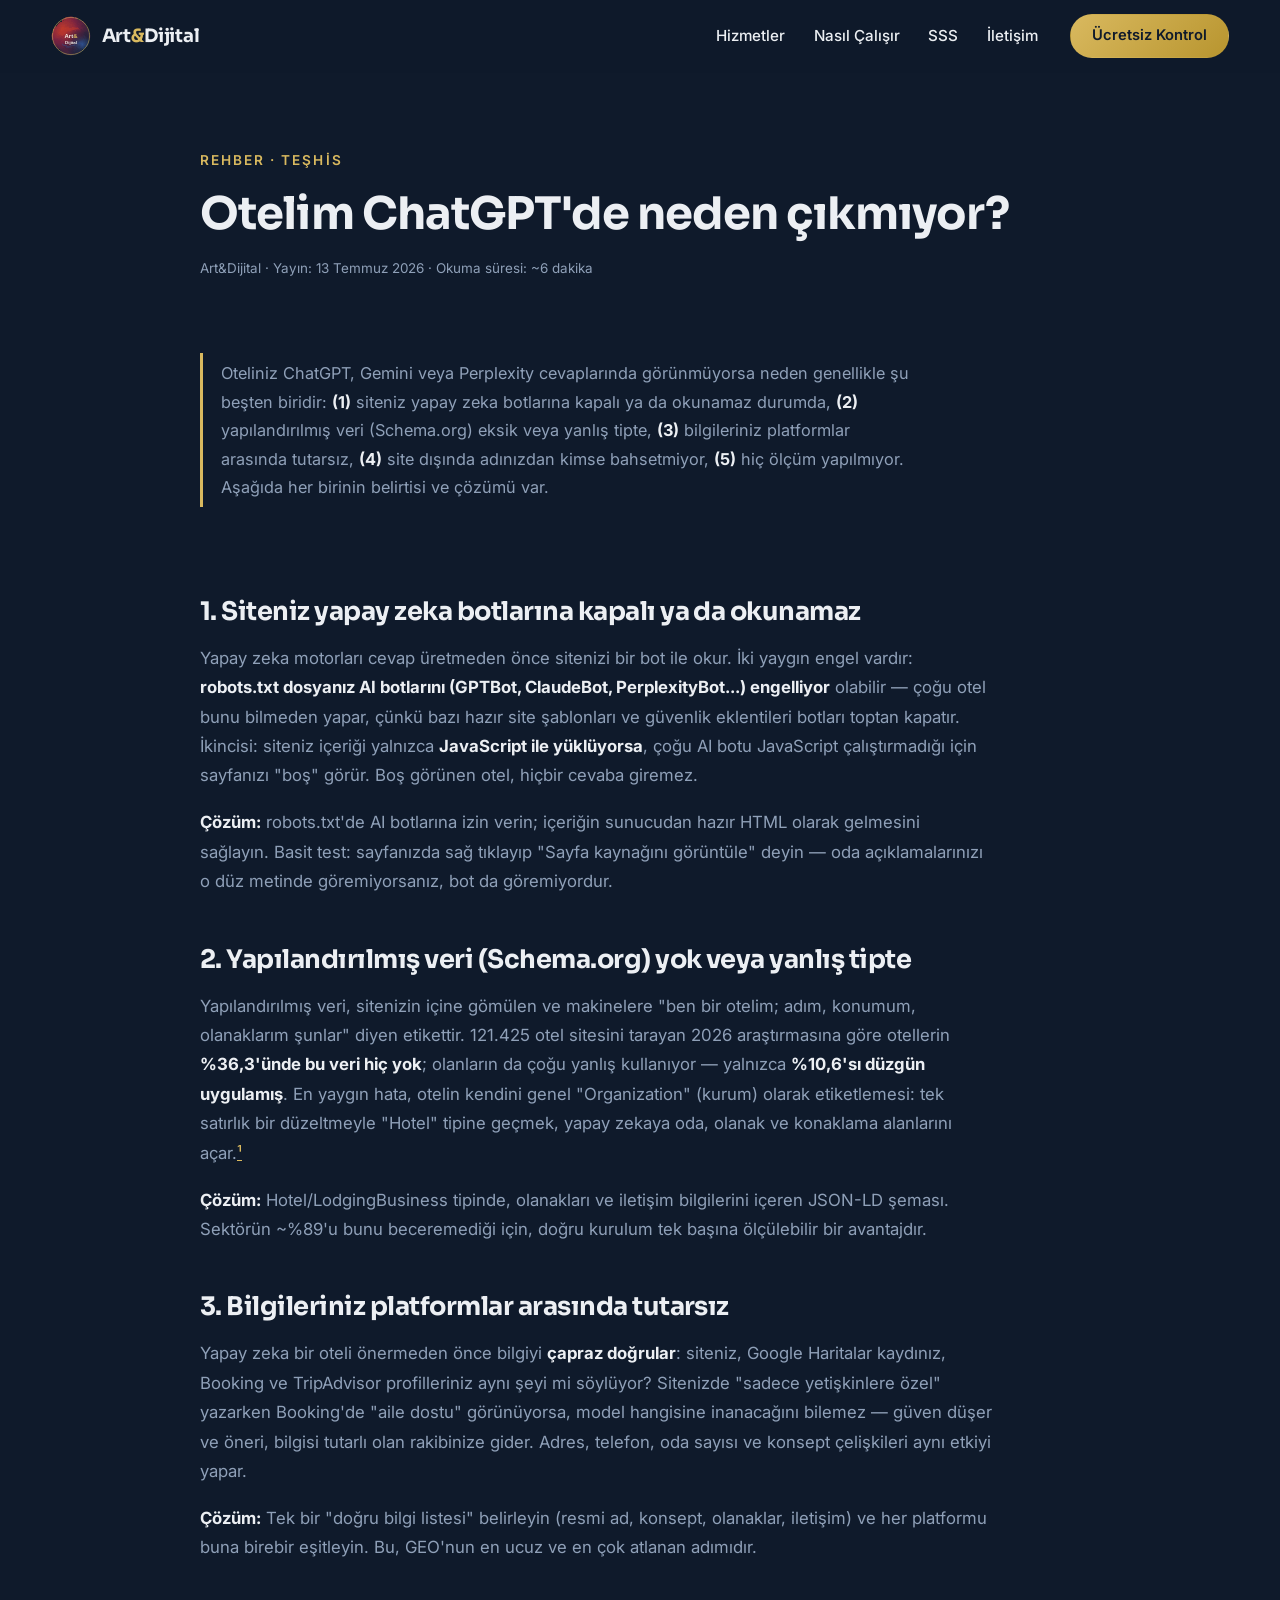
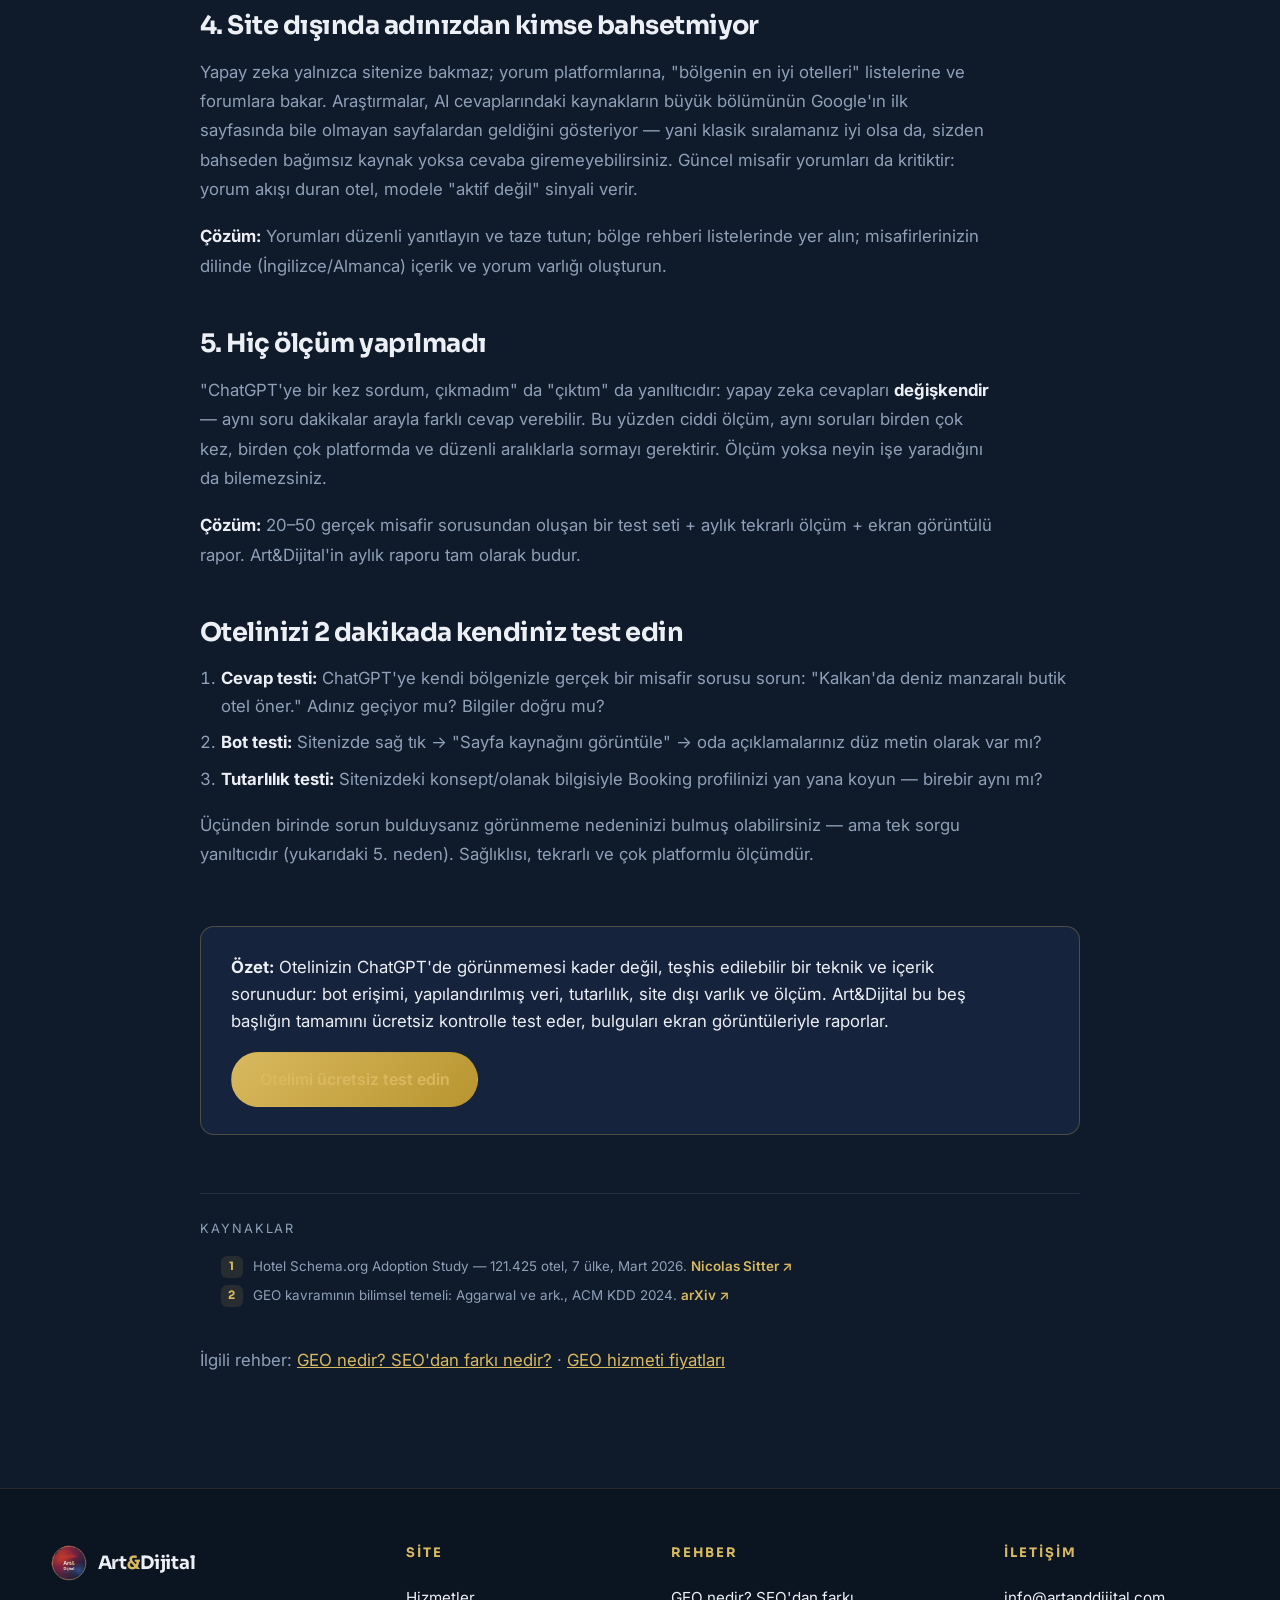
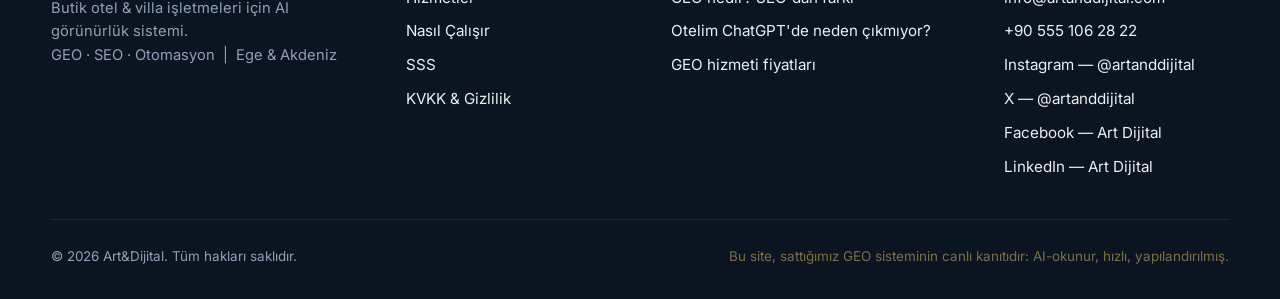
==== commit 516f20ad: "Add files via upload" ====
--- a/chatgpt-otelim-neden-cikmiyor.html
+++ b/chatgpt-otelim-neden-cikmiyor.html
@@ -1,18 +1,26 @@
 <!DOCTYPE html>
 <html lang="tr">
 <head>
+  <!-- Google tag (gtag.js) -->
+  <script async src="https://www.googletagmanager.com/gtag/js?id=G-L729SKS7PR"></script>
+  <script>
+    window.dataLayer = window.dataLayer || [];
+    function gtag(){dataLayer.push(arguments);}
+    gtag('js', new Date());
+    gtag('config', 'G-L729SKS7PR');
+  </script>
   <meta charset="UTF-8">
   <meta name="viewport" content="width=device-width, initial-scale=1.0">
   <title>Otelim ChatGPT'de Neden Çıkmıyor? 5 Neden ve Çözümü</title>
   <meta name="description" content="Oteliniz ChatGPT, Gemini ve Perplexity cevaplarında görünmüyorsa nedeni genellikle şu 5'ten biridir: botlara kapalı site, eksik yapılandırılmış veri, tutarsız bilgi, site dışı sessizlik, ölçümsüzlük. Her birinin çözümüyle.">
   <meta name="robots" content="index, follow, max-snippet:-1">
-  <link rel="canonical" href="https://www.artanddijital.com/chatgpt-otelim-neden-cikmiyor.html">
+  <link rel="canonical" href="https://artanddijital.com/chatgpt-otelim-neden-cikmiyor.html">
   <meta property="og:type" content="article">
   <meta property="og:site_name" content="Art&Dijital">
   <meta property="og:locale" content="tr_TR">
   <meta property="og:title" content="Otelim ChatGPT'de Neden Çıkmıyor? 5 Neden ve Çözümü">
   <meta property="og:description" content="Otelinizin yapay zeka cevaplarında görünmemesinin 5 yaygın nedeni ve her birinin çözümü — kendi kendinize yapabileceğiniz 2 dakikalık testle.">
-  <meta property="og:url" content="https://www.artanddijital.com/chatgpt-otelim-neden-cikmiyor.html">
+  <meta property="og:url" content="https://artanddijital.com/chatgpt-otelim-neden-cikmiyor.html">
   <link rel="icon" type="image/svg+xml" href="assets/favicon.svg">
   <link rel="preconnect" href="https://fonts.googleapis.com">
   <link rel="preconnect" href="https://fonts.gstatic.com" crossorigin>
@@ -23,15 +31,15 @@
   {
     "@context": "https://schema.org",
     "@type": "Article",
-    "@id": "https://www.artanddijital.com/chatgpt-otelim-neden-cikmiyor.html#article",
+    "@id": "https://artanddijital.com/chatgpt-otelim-neden-cikmiyor.html#article",
     "headline": "Otelim ChatGPT'de Neden Çıkmıyor? 5 Neden ve Çözümü",
     "description": "Otellerin yapay zeka cevaplarında görünmemesinin 5 yaygın nedeni: botlara kapalı/okunamaz site, eksik veya yanlış yapılandırılmış veri, platformlar arası tutarsız bilgi, site dışı kaynaklarda sessizlik ve ölçümsüzlük. Her nedenin pratik çözümü.",
     "inLanguage": "tr",
     "datePublished": "2026-07-13",
     "dateModified": "2026-07-13",
-    "author": { "@id": "https://www.artanddijital.com/#organization" },
-    "publisher": { "@id": "https://www.artanddijital.com/#organization" },
-    "mainEntityOfPage": "https://www.artanddijital.com/chatgpt-otelim-neden-cikmiyor.html"
+    "author": { "@id": "https://artanddijital.com/#organization" },
+    "publisher": { "@id": "https://artanddijital.com/#organization" },
+    "mainEntityOfPage": "https://artanddijital.com/chatgpt-otelim-neden-cikmiyor.html"
   }
   </script>
   <script type="application/ld+json">
@@ -39,8 +47,8 @@
     "@context": "https://schema.org",
     "@type": "BreadcrumbList",
     "itemListElement": [
-      { "@type": "ListItem", "position": 1, "name": "Ana sayfa", "item": "https://www.artanddijital.com/" },
-      { "@type": "ListItem", "position": 2, "name": "Otelim ChatGPT'de Neden Çıkmıyor?", "item": "https://www.artanddijital.com/chatgpt-otelim-neden-cikmiyor.html" }
+      { "@type": "ListItem", "position": 1, "name": "Ana sayfa", "item": "https://artanddijital.com/" },
+      { "@type": "ListItem", "position": 2, "name": "Otelim ChatGPT'de Neden Çıkmıyor?", "item": "https://artanddijital.com/chatgpt-otelim-neden-cikmiyor.html" }
     ]
   }
   </script>
@@ -205,6 +213,9 @@
         <a href="mailto:info@artanddijital.com">info@artanddijital.com</a>
         <a href="tel:+905551062822">+90 555 106 28 22</a>
         <a href="https://www.instagram.com/artanddijital" rel="noopener" target="_blank">Instagram — @artanddijital</a>
+        <a href="https://x.com/artanddijital" rel="noopener" target="_blank">X — @artanddijital</a>
+        <a href="https://www.facebook.com/profile.php?id=61591789986286" rel="noopener" target="_blank">Facebook — Art Dijital</a>
+        <a href="https://www.linkedin.com/in/art-dijital-55a944421" rel="noopener" target="_blank">LinkedIn — Art Dijital</a>
       </div>
     </div>
     <div class="container footer-bottom">
